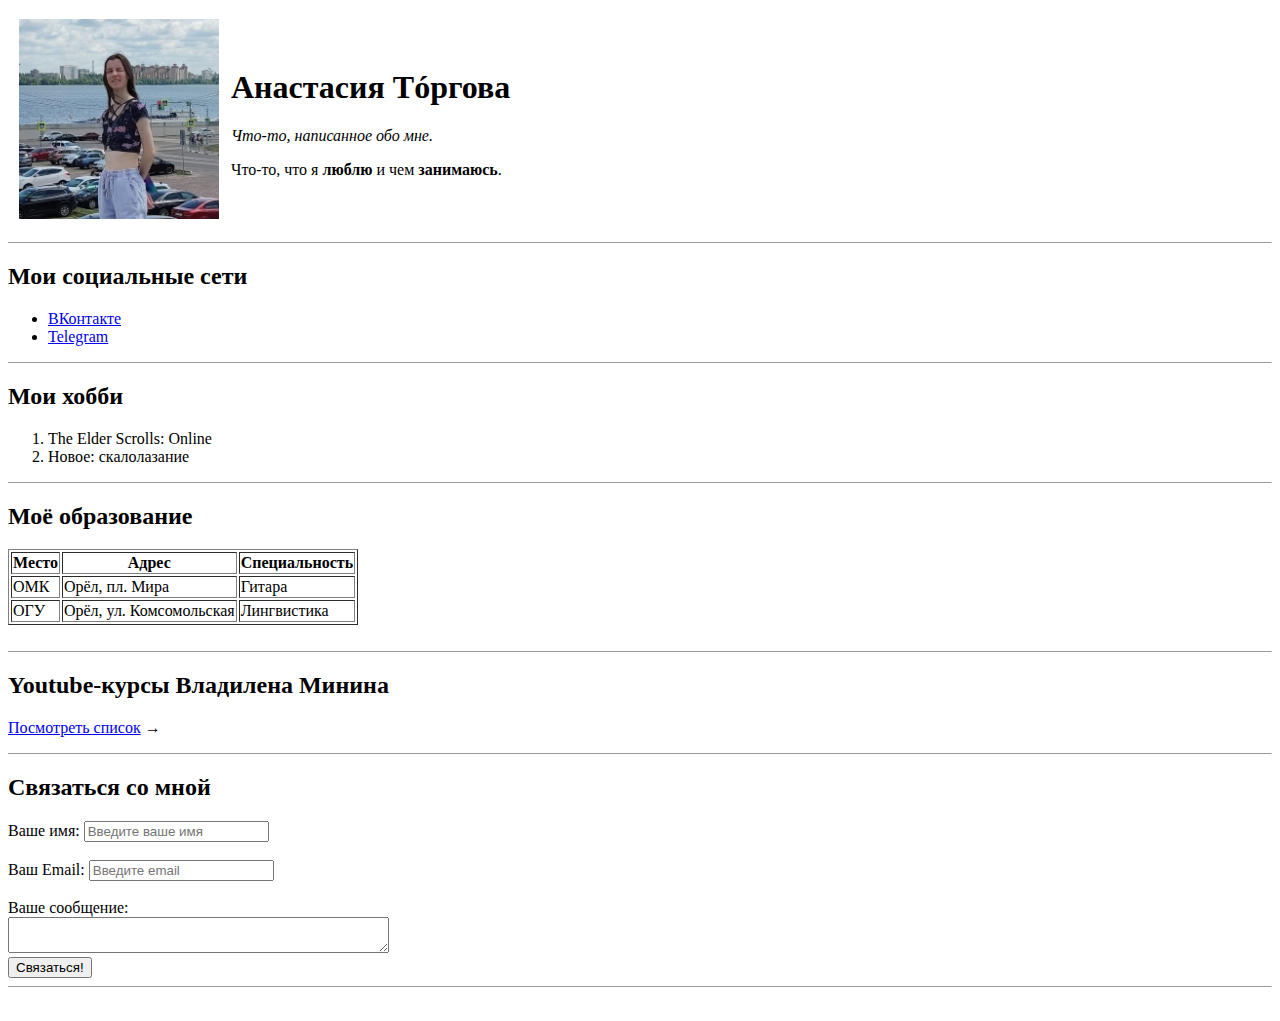
==== index.html @ 0994cfc9 "Initial commit" ====
<!DOCTYPE html>
<html>
    <head lang="ru">
        <meta charset="UTF-8" />
        <title>All Over Again – Anastasia's CV</title>
    </head>
    <body>
        <table cellspacing="10">
            <tr>
                <td>
                    <img src="my-image-square.jpg" width="200" alt="Тут моя фотка." />
                </td>
                <td>
                    <h1>Анастасия Тóргова</h1>

                    <p><em>Что-то, написанное обо мне.</em></p>
                    <p>Что-то, что я <strong>люблю</strong> и чем <strong>занимаюсь</strong>.</p>
                </td>
            </tr>
        </table>

        <hr size="1" />

        <h2>Мои социальные сети</h2>
        <ul type="disk">
            <li><a href="https://vk.com/s_mctoren" target="_blank">ВКонтакте</a></li>
            <li><a href="https://t.me/s_mctoren" target="_blank">Telegram</a></li>
        </ul>

        <hr size="1" />

        <h2>Мои хобби</h2>
        <ol>
            <li>The Elder Scrolls: Online</li>
            <li>Новое: скалолазание</li>
        </ol>

        <hr size="1" />
        
        <h2>Моё образование</h2>
        <table border="1">
            <tr>
                <th>Место</th>
                <th>Адрес</th>
                <th>Специальность</th>
            </tr>
            <tr>
                <td>ОМК</td>
                <td>Орёл, пл. Мира</td>
                <td>Гитара</td>
            </tr>
            <tr>
                <td>ОГУ</td>
                <td>Орёл, ул. Комсомольская</td>
                <td>Лингвистика</td>
            </tr>
        </table>

        <br />
        <hr size="1" />

        <h2>Youtube-курсы Владилена Минина</h2>
        <p><a href="youtube.html">Посмотреть список</a> →</p>

        <hr size="1" />

        <h2>Связаться со мной</h2>
        <form action="/">
            <label for="name">Ваше имя:</label>
            <input type="text" id="name" placeholder="Введите ваше имя"></input>
            <br />
            <br />

            <label for="email">Ваш Email:</label>
            <input type="text" id="email" placeholder="Введите email"></input>
            <br />
            <br />

            <label for="message">Ваше сообщение:</label>
            <br />
            <textarea name="" id="message" cols="45" rows="2"></textarea>
            <br />
            
            <input type="submit" value="Связаться!"></input>
        </form>
        
        <hr size="1" />
        <br />

    </body>
</html>
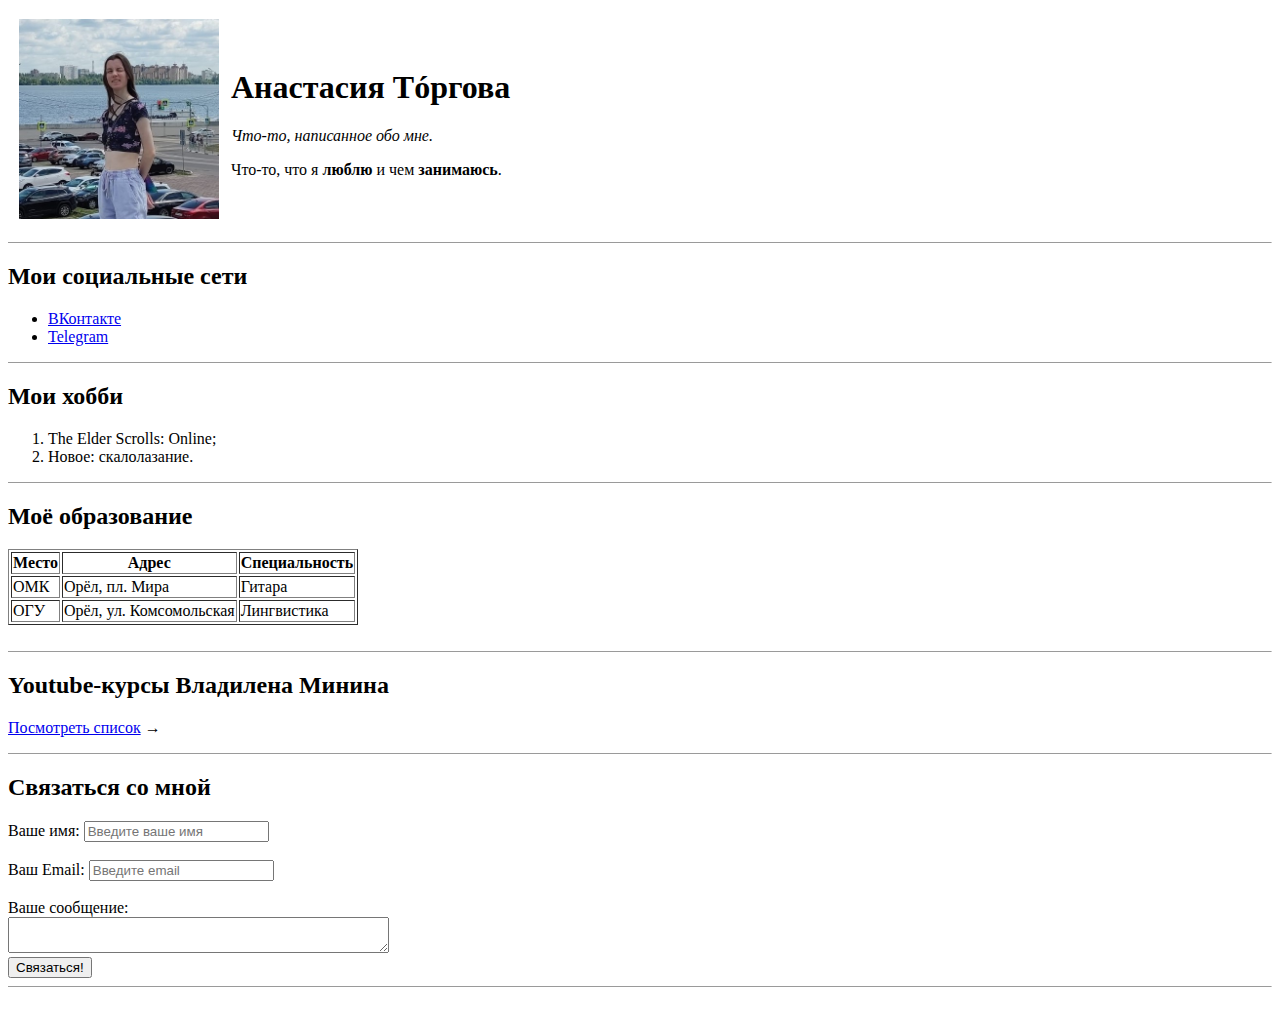
==== commit e670b054: "edit hobbies" ====
--- a/index.html
+++ b/index.html
@@ -31,8 +31,8 @@
 
         <h2>Мои хобби</h2>
         <ol>
-            <li>The Elder Scrolls: Online</li>
-            <li>Новое: скалолазание</li>
+            <li>The Elder Scrolls: Online;</li>
+            <li>Новое: скалолазание.</li>
         </ol>
 
         <hr size="1" />
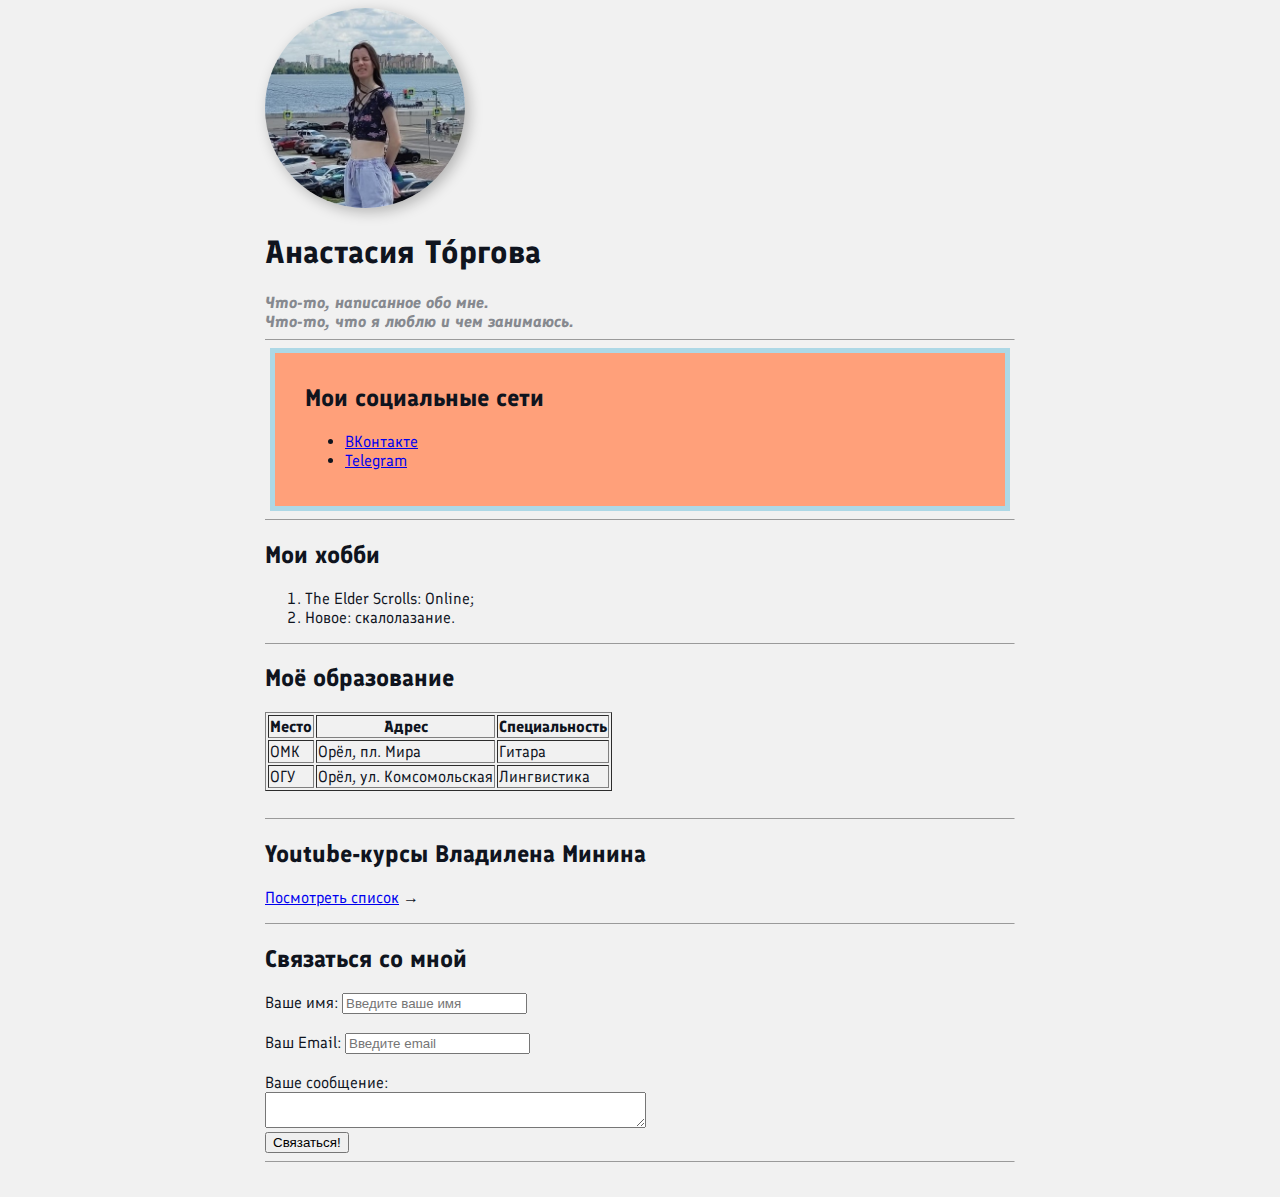
==== commit 58c69715: "css work in progress" ====
--- a/index.html
+++ b/index.html
@@ -3,89 +3,88 @@
     <head lang="ru">
         <meta charset="UTF-8" />
         <title>All Over Again – Anastasia's CV</title>
+        <link rel="stylesheet" href="styles.css" />
     </head>
     <body>
-        <table cellspacing="10">
-            <tr>
-                <td>
-                    <img src="my-image-square.jpg" width="200" alt="Тут моя фотка." />
-                </td>
-                <td>
-                    <h1>Анастасия Тóргова</h1>
+        <div class="container">
+            <div class="info">
+                <img src="assets/my-image-square.jpg" alt="Тут моя фотка." class="avatar" />
 
-                    <p><em>Что-то, написанное обо мне.</em></p>
-                    <p>Что-то, что я <strong>люблю</strong> и чем <strong>занимаюсь</strong>.</p>
-                </td>
-            </tr>
-        </table>
+                <h1>Анастасия Тóргова</h1>
 
-        <hr size="1" />
+                <p>Что-то, написанное обо мне.</p>
+                <p>Что-то, что я <strong>люблю</strong> и чем <strong>занимаюсь</strong>.</p>
+            </div>
 
-        <h2>Мои социальные сети</h2>
-        <ul type="disk">
-            <li><a href="https://vk.com/s_mctoren" target="_blank">ВКонтакте</a></li>
-            <li><a href="https://t.me/s_mctoren" target="_blank">Telegram</a></li>
-        </ul>
+            <hr size="1" />
 
-        <hr size="1" />
+            <div class="social">
+                <h2>Мои социальные сети</h2>
+                <ul type="disk">
+                    <li><a href="https://vk.com/s_mctoren" target="_blank">ВКонтакте</a></li>
+                    <li><a href="https://t.me/s_mctoren" target="_blank">Telegram</a></li>
+                </ul>
+            </div>
 
-        <h2>Мои хобби</h2>
-        <ol>
-            <li>The Elder Scrolls: Online;</li>
-            <li>Новое: скалолазание.</li>
-        </ol>
+            <hr size="1" />
 
-        <hr size="1" />
-        
-        <h2>Моё образование</h2>
-        <table border="1">
-            <tr>
-                <th>Место</th>
-                <th>Адрес</th>
-                <th>Специальность</th>
-            </tr>
-            <tr>
-                <td>ОМК</td>
-                <td>Орёл, пл. Мира</td>
-                <td>Гитара</td>
-            </tr>
-            <tr>
-                <td>ОГУ</td>
-                <td>Орёл, ул. Комсомольская</td>
-                <td>Лингвистика</td>
-            </tr>
-        </table>
+            <h2>Мои хобби</h2>
+            <ol>
+                <li>The Elder Scrolls: Online;</li>
+                <li>Новое: скалолазание.</li>
+            </ol>
 
-        <br />
-        <hr size="1" />
+            <hr size="1" />
+            
+            <h2>Моё образование</h2>
+            <table border="1">
+                <tr>
+                    <th>Место</th>
+                    <th>Адрес</th>
+                    <th>Специальность</th>
+                </tr>
+                <tr>
+                    <td>ОМК</td>
+                    <td>Орёл, пл. Мира</td>
+                    <td>Гитара</td>
+                </tr>
+                <tr>
+                    <td>ОГУ</td>
+                    <td>Орёл, ул. Комсомольская</td>
+                    <td>Лингвистика</td>
+                </tr>
+            </table>
 
-        <h2>Youtube-курсы Владилена Минина</h2>
-        <p><a href="youtube.html">Посмотреть список</a> →</p>
+            <br />
+            <hr size="1" />
 
-        <hr size="1" />
+            <h2>Youtube-курсы Владилена Минина</h2>
+            <p><a href="youtube.html">Посмотреть список</a> →</p>
 
-        <h2>Связаться со мной</h2>
-        <form action="/">
-            <label for="name">Ваше имя:</label>
-            <input type="text" id="name" placeholder="Введите ваше имя"></input>
+            <hr size="1" />
+
+            <h2>Связаться со мной</h2>
+            <form action="/">
+                <label for="name">Ваше имя:</label>
+                <input type="text" id="name" placeholder="Введите ваше имя"></input>
+                <br />
+                <br />
+
+                <label for="email">Ваш Email:</label>
+                <input type="text" id="email" placeholder="Введите email"></input>
+                <br />
+                <br />
+
+                <label for="message">Ваше сообщение:</label>
+                <br />
+                <textarea name="" id="message" cols="45" rows="2"></textarea>
+                <br />
+                
+                <input type="submit" value="Связаться!"></input>
+            </form>
+            
+            <hr size="1" />
             <br />
-            <br />
-
-            <label for="email">Ваш Email:</label>
-            <input type="text" id="email" placeholder="Введите email"></input>
-            <br />
-            <br />
-
-            <label for="message">Ваше сообщение:</label>
-            <br />
-            <textarea name="" id="message" cols="45" rows="2"></textarea>
-            <br />
-            
-            <input type="submit" value="Связаться!"></input>
-        </form>
-        
-        <hr size="1" />
-        <br />
-
+        </div>
     </body>
 </html>--- a/styles.css
+++ b/styles.css
@@ -0,0 +1,48 @@
+@import url('https://fonts.googleapis.com/css2?family=Finlandica&display=swap');
+
+body {
+    background-color: #f1f1f1;
+    color: #0f141e;
+
+    /* font-size: 16px;
+    font-weight: normal;
+    font-family: 'Finlandica', sans-serif; */
+
+    font: normal 16px 'Finlandica', sans-serif;
+}
+
+.avatar {
+    width: 200px;
+    border-radius: 50%;
+    box-shadow: 4px 4px 14px rgba(0, 0, 0, 0.25);
+}
+
+.info p {
+    color: #86898f;
+    margin: 0;
+    font-style: italic;
+    font-weight: bold;
+    text-decoration: none;
+    /* text-transform: uppercase; */
+    /* letter-spacing: 15px; */
+    /* word-spacing: 42px; */
+}
+
+
+/* Box Model */
+.container {
+    max-width: 750px;
+    margin: auto;
+}
+
+.social {
+    background: lightsalmon;
+    /* padding: 15px 40px; */
+    padding: 10px 15px 20px 30px;
+    margin: 5px;
+
+    border: 5px solid lightblue;
+    /* border-top-style: dotted;
+    border-bottom-width: 15px;
+    border-right-color: blue; */
+}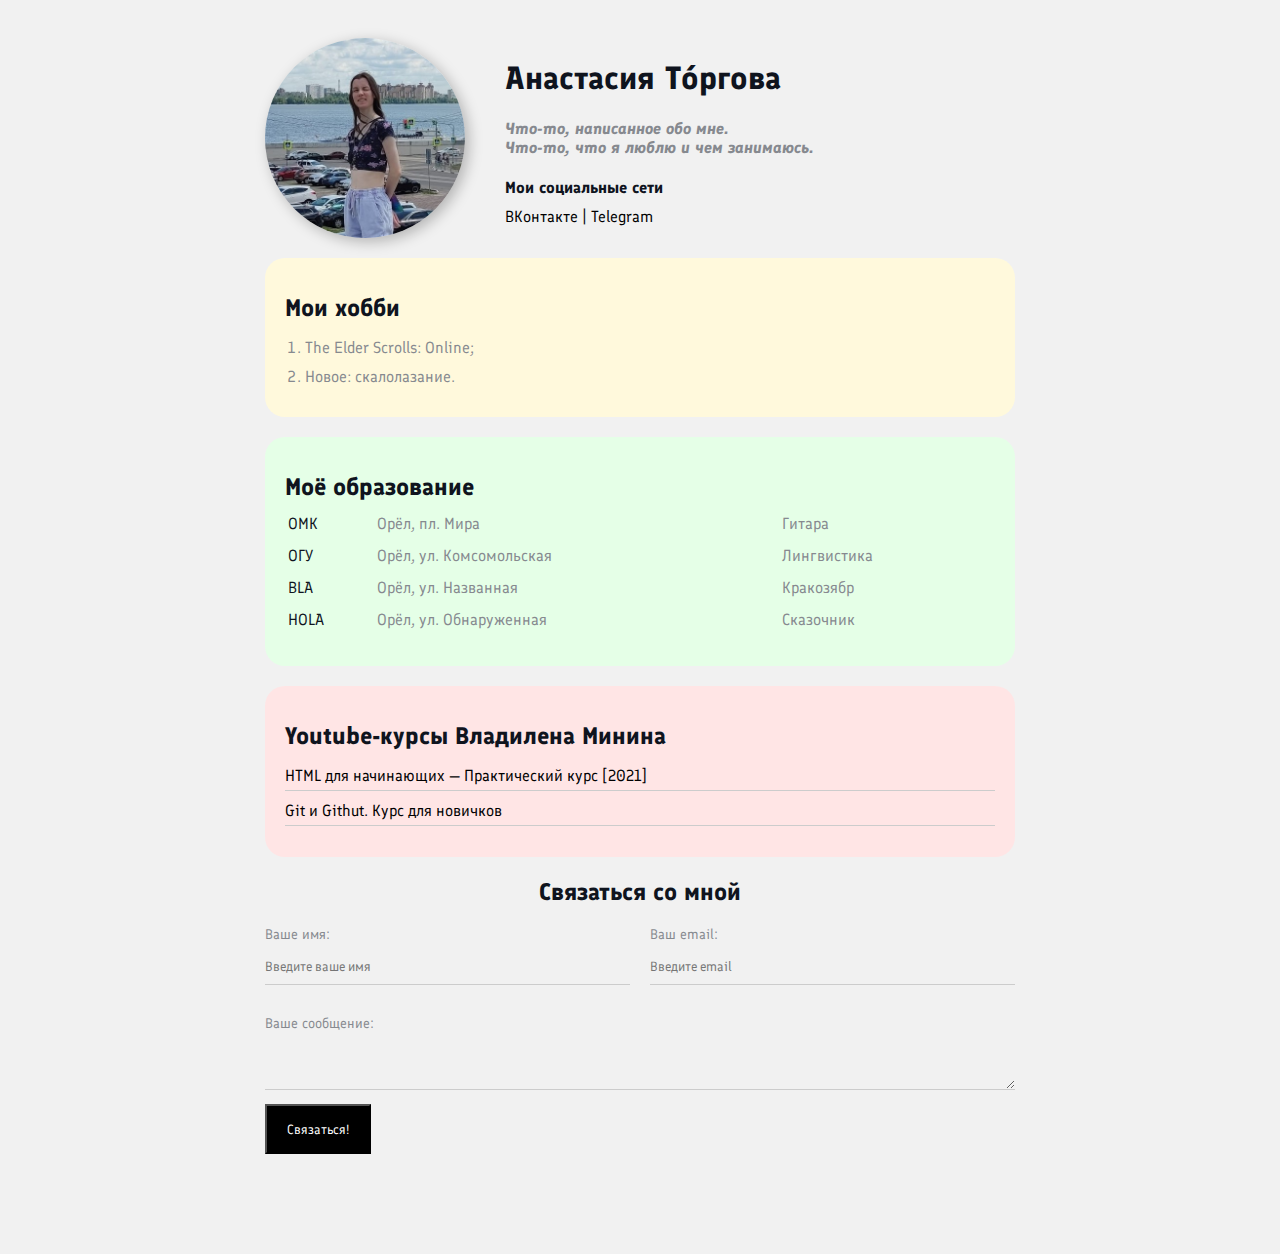
==== commit f20eb47d: "finish project" ====
--- a/index.html
+++ b/index.html
@@ -9,82 +9,88 @@
         <div class="container">
             <div class="info">
                 <img src="assets/my-image-square.jpg" alt="Тут моя фотка." class="avatar" />
+                
+                <div class="info-text">
+                    <h1>Анастасия Тóргова</h1>
+                    <p>Что-то, написанное обо мне.</p>
+                    <p>Что-то, что я <strong>люблю</strong> и чем <strong>занимаюсь</strong>.</p>
 
-                <h1>Анастасия Тóргова</h1>
-
-                <p>Что-то, написанное обо мне.</p>
-                <p>Что-то, что я <strong>люблю</strong> и чем <strong>занимаюсь</strong>.</p>
+                    <h4>Мои социальные сети</h4>
+                    <a href="https://vk.com/s_mctoren" target="_blank">ВКонтакте</a> | 
+                    <a href="https://t.me/s_mctoren" target="_blank">Telegram</a>
+                </div>
+            </div>
+            <div class="card bg-yellow">
+                <h2>Мои хобби</h2>
+                <ol class="list">
+                    <li>The Elder Scrolls: Online;</li>
+                    <li>Новое: скалолазание.</li>
+                </ol>
             </div>
 
-            <hr size="1" />
+            <div class="card bg-green">
+                <h2>Моё образование</h2>
+                <table class="table">
+                    <tr>
+                        <td>ОМК</td>
+                        <td>Орёл, пл. Мира</td>
+                        <td>Гитара</td>
+                    </tr>
+                    <tr>
+                        <td>ОГУ</td>
+                        <td>Орёл, ул. Комсомольская</td>
+                        <td>Лингвистика</td>
+                    </tr>
+                    <tr>
+                        <td>BLA</td>
+                        <td>Орёл, ул. Названная</td>
+                        <td>Кракозябр</td>
+                    </tr>
+                    <tr>
+                        <td>HOLA</td>
+                        <td>Орёл, ул. Обнаруженная</td>
+                        <td>Сказочник</td>
+                    </tr>
+                </table>
+            </div>
 
-            <div class="social">
-                <h2>Мои социальные сети</h2>
-                <ul type="disk">
-                    <li><a href="https://vk.com/s_mctoren" target="_blank">ВКонтакте</a></li>
-                    <li><a href="https://t.me/s_mctoren" target="_blank">Telegram</a></li>
+            <div class="card bg-red">
+                <h2>Youtube-курсы Владилена Минина</h2>
+                <ul class="link-list">
+                    <li><a href="https://www.youtube.com/watch?v=DOEtVdkKwcU&t=3117s" target="_blank">HTML для начинающих — Практический курс [2021]</a></li>
+                    <li><a href="https://www.youtube.com/watch?v=zZBiln_2FhM" target="_blank">Git и Githut. Курс для новичков</a></li>
                 </ul>
             </div>
 
-            <hr size="1" />
+            <div class="contact">
+                <h2>Связаться со мной</h2>
+                <form action="/">
+                    <div class="row">
+                        <div class="form-group">
+                            <label for="name">Ваше имя:</label>
+                            <input type="text" id="name" placeholder="Введите ваше имя"></input>
+                        </div>
+                        
+                        <div class="form-group">
+                            <label for="email">Ваш email:</label>
+                            <input type="text" id="email" placeholder="Введите email"></input>
+                        </div>
+                    </div>
 
-            <h2>Мои хобби</h2>
-            <ol>
-                <li>The Elder Scrolls: Online;</li>
-                <li>Новое: скалолазание.</li>
-            </ol>
+                    <div class="form-group">
+                        <label for="message">Ваше сообщение:</label>
+                        <textarea name="" id="message" cols="45" rows="2"></textarea>
+                    </div>
+                                        
+                    <input class="button" type="submit" value="Связаться!"></input>
+                </form>
+            </div>
 
-            <hr size="1" />
+            <!-- <div class="position">
+                <div class="box"></div>
+            </div> -->
             
-            <h2>Моё образование</h2>
-            <table border="1">
-                <tr>
-                    <th>Место</th>
-                    <th>Адрес</th>
-                    <th>Специальность</th>
-                </tr>
-                <tr>
-                    <td>ОМК</td>
-                    <td>Орёл, пл. Мира</td>
-                    <td>Гитара</td>
-                </tr>
-                <tr>
-                    <td>ОГУ</td>
-                    <td>Орёл, ул. Комсомольская</td>
-                    <td>Лингвистика</td>
-                </tr>
-            </table>
-
-            <br />
-            <hr size="1" />
-
-            <h2>Youtube-курсы Владилена Минина</h2>
-            <p><a href="youtube.html">Посмотреть список</a> →</p>
-
-            <hr size="1" />
-
-            <h2>Связаться со мной</h2>
-            <form action="/">
-                <label for="name">Ваше имя:</label>
-                <input type="text" id="name" placeholder="Введите ваше имя"></input>
-                <br />
-                <br />
-
-                <label for="email">Ваш Email:</label>
-                <input type="text" id="email" placeholder="Введите email"></input>
-                <br />
-                <br />
-
-                <label for="message">Ваше сообщение:</label>
-                <br />
-                <textarea name="" id="message" cols="45" rows="2"></textarea>
-                <br />
-                
-                <input type="submit" value="Связаться!"></input>
-            </form>
-            
-            <hr size="1" />
-            <br />
+            <div style="margin-bottom: 100px"></div>
         </div>
     </body>
 </html>--- a/styles.css
+++ b/styles.css
@@ -1,4 +1,9 @@
 @import url('https://fonts.googleapis.com/css2?family=Finlandica&display=swap');
+
+/* * {
+    padding: 0;
+    margin: 0;
+} */
 
 body {
     background-color: #f1f1f1;
@@ -10,11 +15,60 @@
 
     font: normal 16px 'Finlandica', sans-serif;
 }
+
+a {
+    color: black;
+    text-decoration: none;
+}
+
+a:hover {
+    text-decoration: underline;
+}
+
+a:active {
+    color: lightblue;
+}
+
+a:visited {
+    color: grey;
+}
+
+/* table {
+    margin-bottom: 10px;
+} */
 
 .avatar {
     width: 200px;
     border-radius: 50%;
     box-shadow: 4px 4px 14px rgba(0, 0, 0, 0.25);
+}
+
+
+/* Box Model */
+.container {
+    max-width: 750px;
+    margin: auto;
+    padding-top: 30px;
+}
+
+.info {
+    display: flex;
+    margin-bottom: 20px;
+}
+
+@media (max-width: 700px) {
+    .info {
+        text-align: center;
+        display: block;
+    }
+}
+
+.info-text {
+    margin-left: 40px;
+}
+
+.info-text h4 {
+    margin-bottom: 10px;
 }
 
 .info p {
@@ -28,21 +82,138 @@
     /* word-spacing: 42px; */
 }
 
-
-/* Box Model */
-.container {
-    max-width: 750px;
-    margin: auto;
-}
-
-.social {
+/* .social {
     background: lightsalmon;
-    /* padding: 15px 40px; */
-    padding: 10px 15px 20px 30px;
+    padding: 15px 40px;
+    padding: 15px;
     margin: 5px;
 
     border: 5px solid lightblue;
-    /* border-top-style: dotted;
+    border-top-style: dotted;
     border-bottom-width: 15px;
-    border-right-color: blue; */
-}+    border-right-color: blue;
+} */
+
+.card {
+    padding: 15px 20px;
+    margin-bottom: 20px;
+    border-radius: 20px;
+}
+
+.bg-yellow {
+    background: #fff9dc;
+}
+
+.bg-green {
+    background: #e5ffe7;
+}
+
+.bg-red {
+    background: #ffe5e5;
+}
+
+.card h2 {
+    margin-bottom: 10px;
+}
+
+.list {
+    padding: 0 20px;
+    /* list-style: none; */
+}
+
+.list li {
+    color: #86898f;
+    margin-bottom: 10px;
+}
+
+.table {
+    margin-bottom: 10px;
+    width: 100%;
+}
+
+.table td {
+    padding-bottom: 10px;
+}
+
+.table td:nth-child(2),
+.table td:nth-child(3) {
+    color: #86898f;
+}
+
+.link-list {
+    padding: 0;
+    list-style: none;
+}
+
+.link-list li {
+    margin-bottom: 10px;
+    border-bottom: 1px solid #ccc;
+    padding-bottom: 5px;
+}
+
+.contact h2{
+    text-align: center;
+}
+
+.form-group label {
+    display: block;
+    font-size: 14px;
+    color: #86898f;
+}
+
+.form-group input,
+.form-group textarea {
+    width: 100%;
+    box-sizing: border-box;
+    border: none;
+    background: transparent;
+    border-bottom: 1px solid #ccc;
+    color: black;
+    padding: 15px 0 10px;
+    margin-bottom: 10px;
+    outline: none;
+    font-family: inherit;
+}
+
+.row {
+    display: flex;
+    margin-bottom: 20px;
+}
+
+.row > .form-group {
+    width: 50%;
+    margin-right: 20px;
+}
+
+.row > .form-group:last-child {
+    margin-right: 0px;
+}
+
+.button {
+    color: #111;
+    padding: 15px 20px;
+    background: black;
+    color: #fff;
+    font-family: inherit;
+    cursor: pointer;
+}
+
+.button:hover {
+    opacity: 0.9;
+}
+
+
+/* Position */
+
+/* .position {
+    border: 4px solid black;
+    margin-top: 40px;
+    padding: 20px;
+}
+
+.box {
+    position: fixed;
+    width: 50px;
+    height: 50px;
+    background: lightcoral;
+} */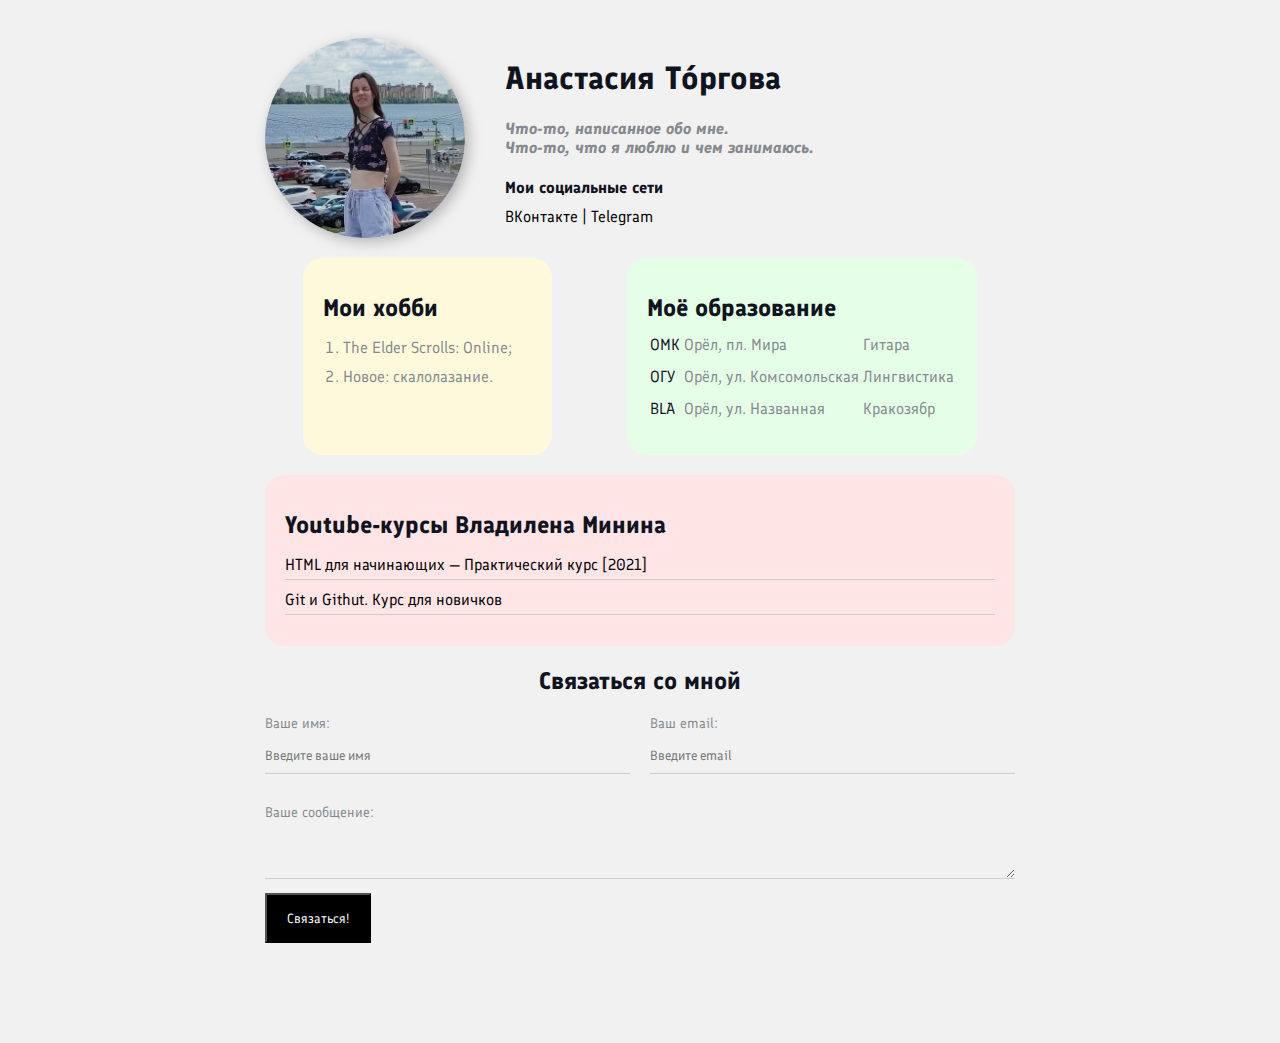
==== commit 9d9a8296: "add flexbox" ====
--- a/index.html
+++ b/index.html
@@ -20,38 +20,36 @@
                     <a href="https://t.me/s_mctoren" target="_blank">Telegram</a>
                 </div>
             </div>
-            <div class="card bg-yellow">
-                <h2>Мои хобби</h2>
-                <ol class="list">
-                    <li>The Elder Scrolls: Online;</li>
-                    <li>Новое: скалолазание.</li>
-                </ol>
-            </div>
-
-            <div class="card bg-green">
-                <h2>Моё образование</h2>
-                <table class="table">
-                    <tr>
-                        <td>ОМК</td>
-                        <td>Орёл, пл. Мира</td>
-                        <td>Гитара</td>
-                    </tr>
-                    <tr>
-                        <td>ОГУ</td>
-                        <td>Орёл, ул. Комсомольская</td>
-                        <td>Лингвистика</td>
-                    </tr>
-                    <tr>
-                        <td>BLA</td>
-                        <td>Орёл, ул. Названная</td>
-                        <td>Кракозябр</td>
-                    </tr>
-                    <tr>
-                        <td>HOLA</td>
-                        <td>Орёл, ул. Обнаруженная</td>
-                        <td>Сказочник</td>
-                    </tr>
-                </table>
+            <div class="flex-container">
+                <div class="card bg-yellow">
+                    <h2>Мои хобби</h2>
+                    <ol class="list">
+                        <li>The Elder Scrolls: Online;</li>
+                        <li>Новое: скалолазание.</li>
+                    </ol>
+                </div>
+    
+                <div class="card bg-green">
+                    <h2>Моё образование</h2>
+                    <table class="table">
+                        <tr>
+                            <td>ОМК</td>
+                            <td>Орёл, пл. Мира</td>
+                            <td>Гитара</td>
+                        </tr>
+                        <tr>
+                            <td>ОГУ</td>
+                            <td>Орёл, ул. Комсомольская</td>
+                            <td>Лингвистика</td>
+                        </tr>
+                        <tr>
+                            <td>BLA</td>
+                            <td>Орёл, ул. Названная</td>
+                            <td>Кракозябр</td>
+                        </tr>
+                    </table>
+                </div>
+    
             </div>
 
             <div class="card bg-red">
--- a/styles.css
+++ b/styles.css
@@ -49,6 +49,17 @@
     max-width: 750px;
     margin: auto;
     padding-top: 30px;
+}
+
+.flex-container {
+    display: flex;
+    justify-content: space-around;
+}
+
+@media (max-width: 700px) {
+    .flex-container {
+        flex-direction: row-reverse;
+    }
 }
 
 .info {
@@ -151,7 +162,7 @@
     padding-bottom: 5px;
 }
 
-.contact h2{
+.contact h2 {
     text-align: center;
 }
 
